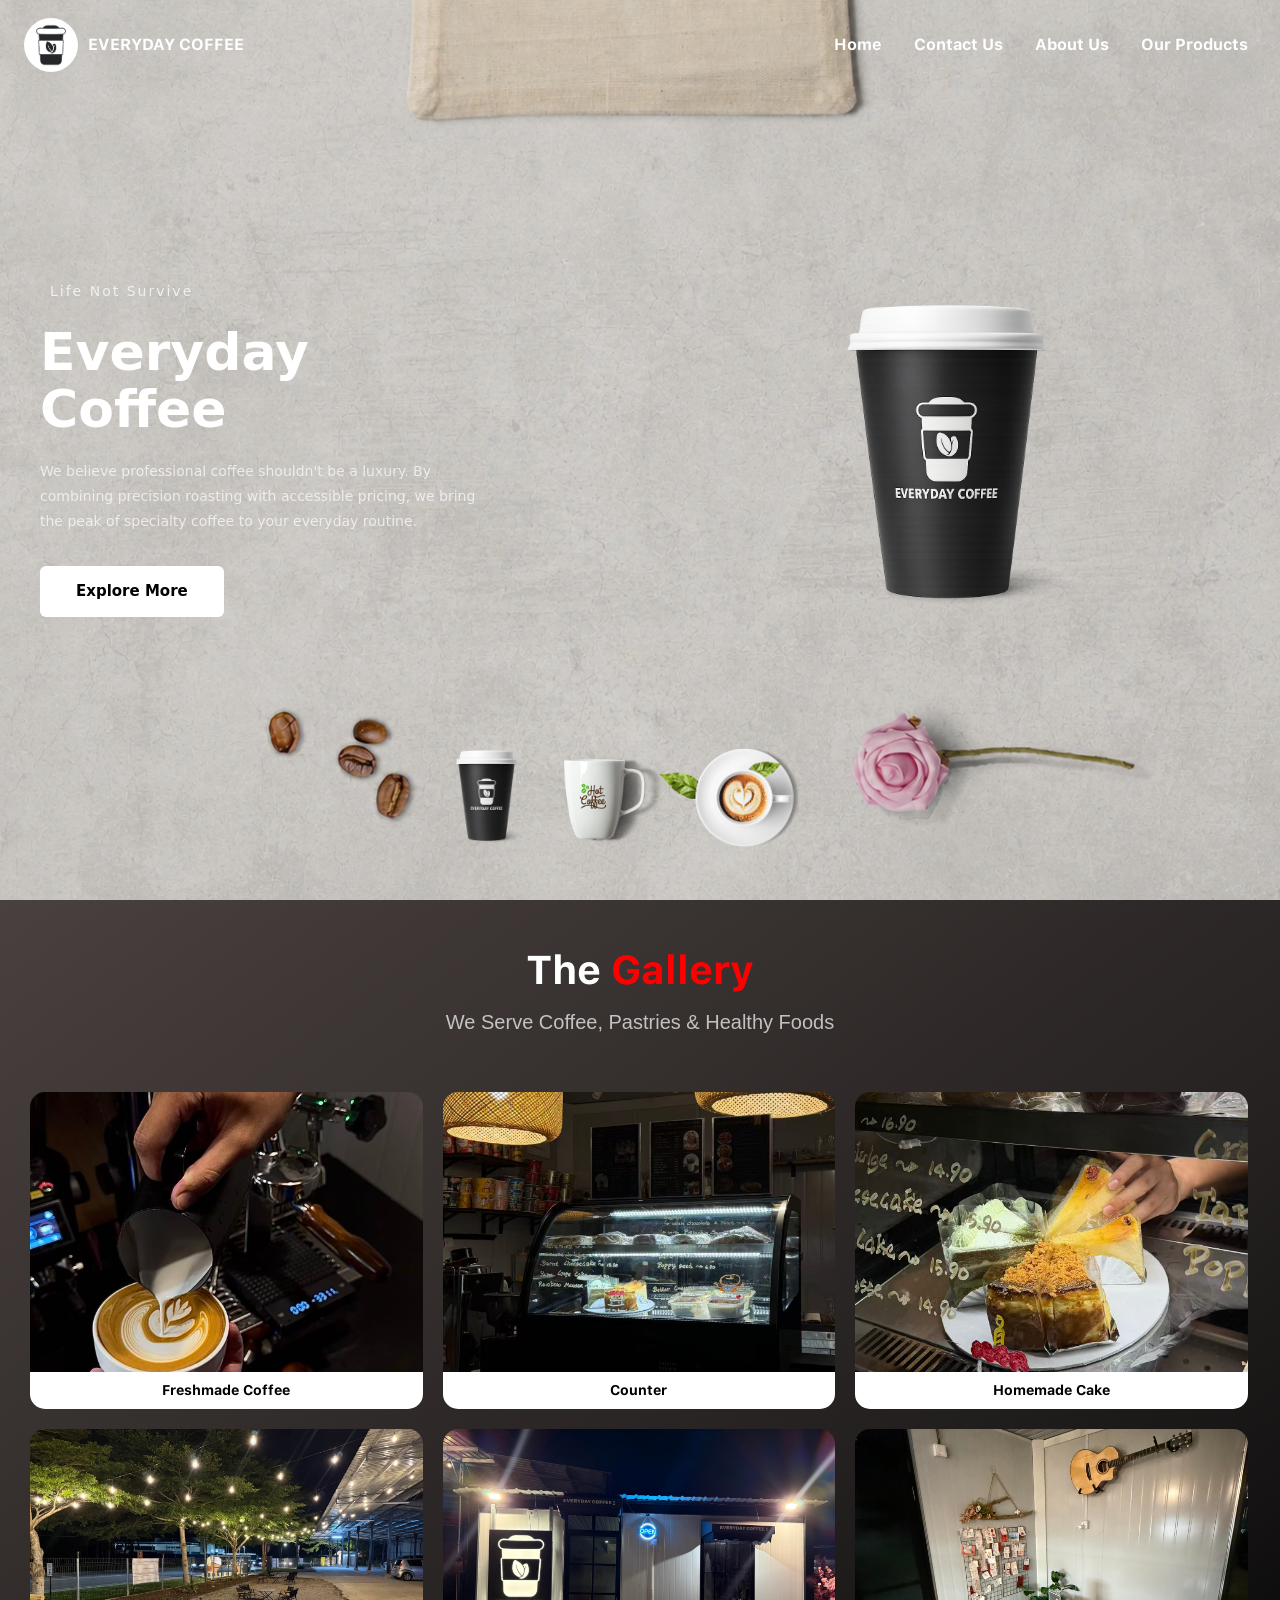
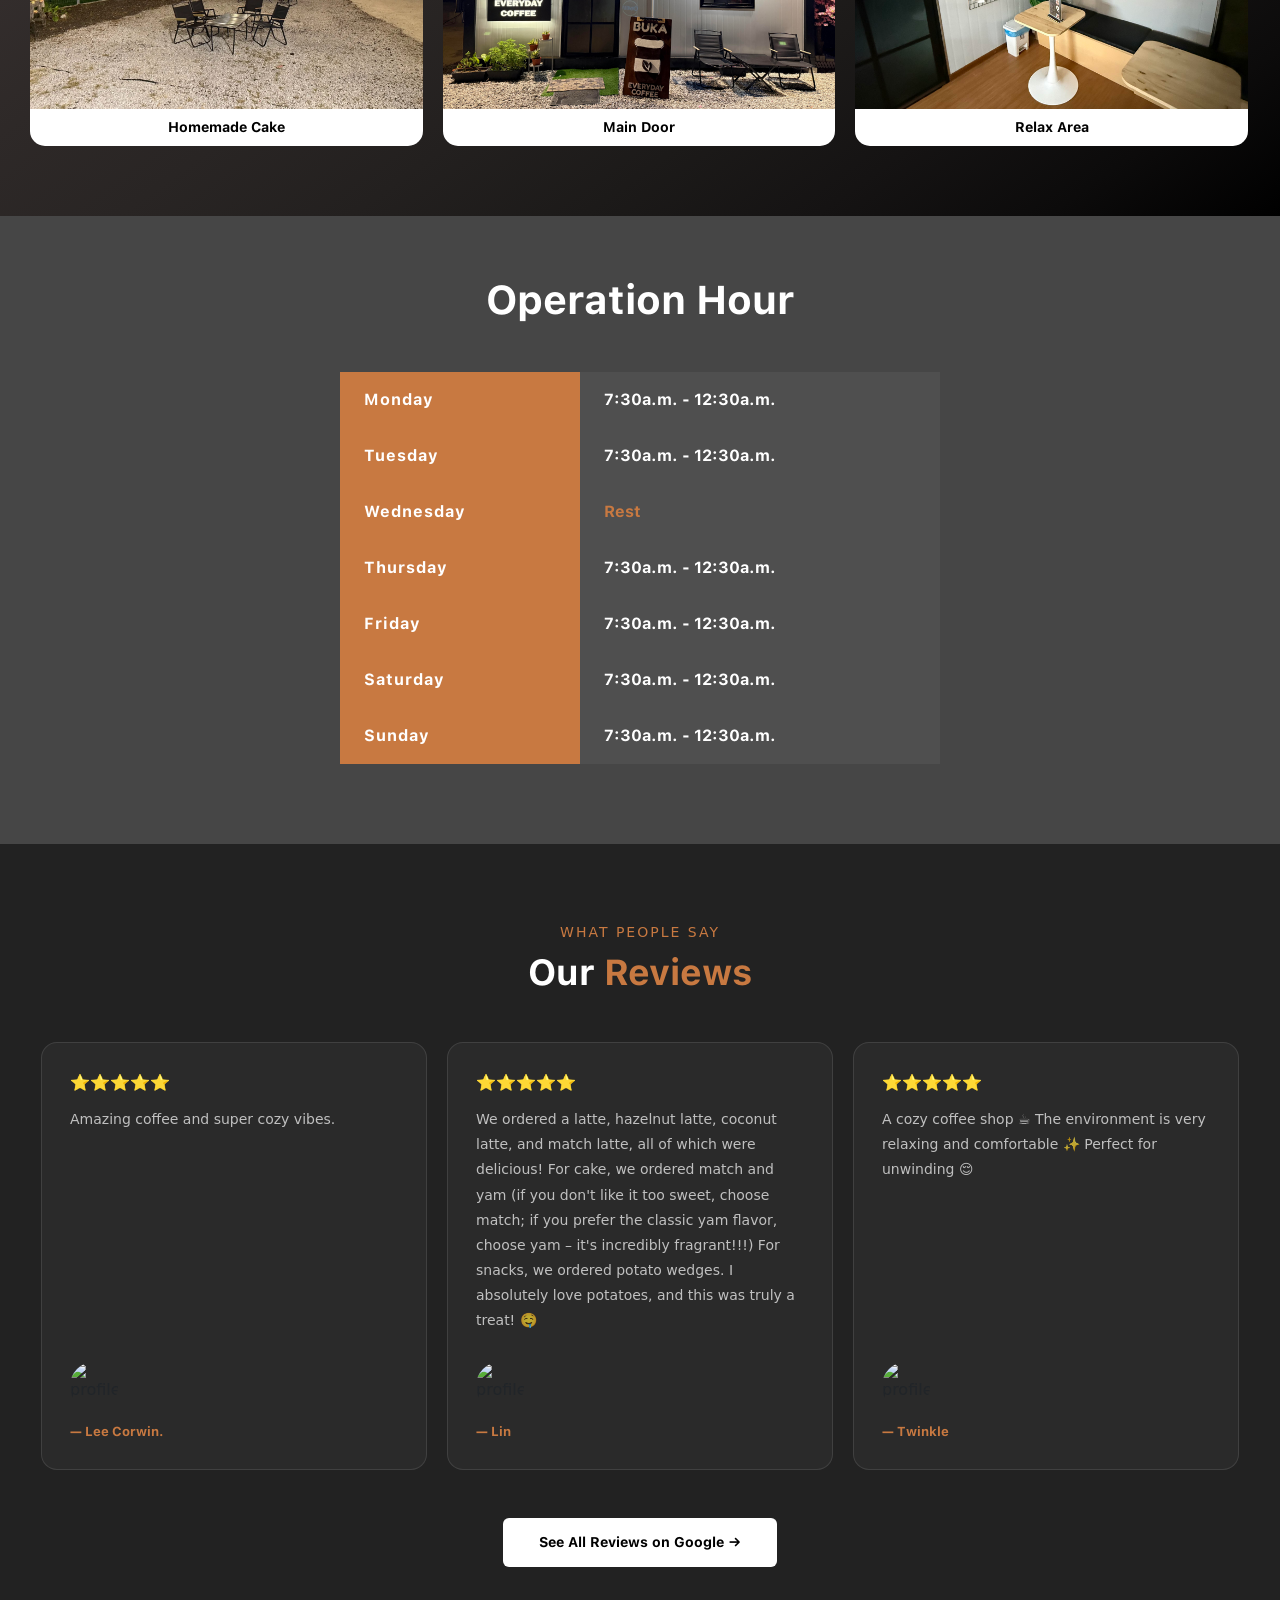
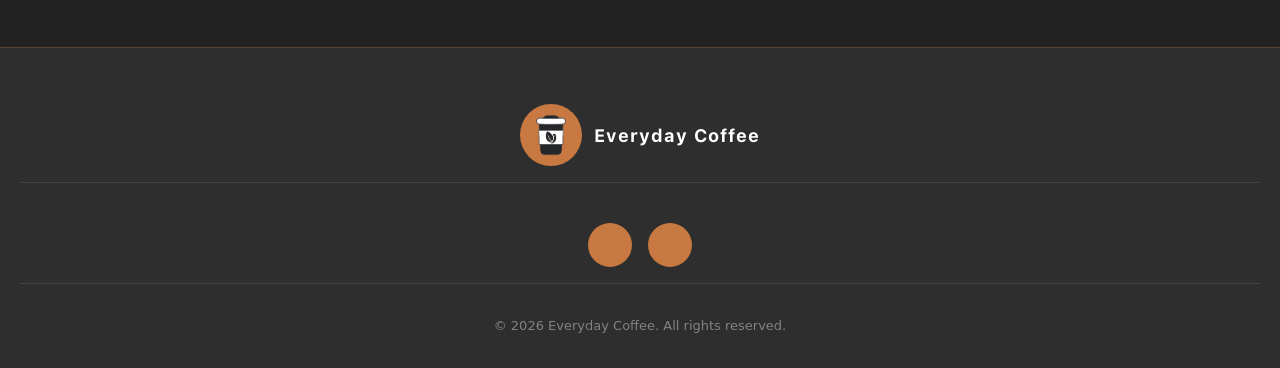
==== everyday/index.html @ 6c2f9109 "Add files via upload" ====
<!doctype html>
<html lang="en">
    <head>
        <meta charset="UTF-8" />
        <meta name="viewport" content="width=device-width, initial-scale=1.0" />
        <link rel="stylesheet" href="style.css" />

        <!-- FontAwesome -->
        <link rel="stylesheet" href="https://cdn.jsdelivr.net/gh/rizmyabdulla/fontawesome-pro@main/releases/v7.2.0/css/fontawesome.css" />
        <link rel="stylesheet" href="https://cdn.jsdelivr.net/gh/rizmyabdulla/fontawesome-pro@main/releases/v7.2.0/css/solid.css" />
        <link rel="stylesheet" href="https://cdn.jsdelivr.net/gh/rizmyabdulla/fontawesome-pro@main/releases/v7.2.0/css/brands.css" />

        <!-- Bootstrap CSS -->
        <link href="https://cdn.jsdelivr.net/npm/bootstrap@5.3.0/dist/css/bootstrap.min.css" rel="stylesheet" />

        <link rel="icon" type="image/x-icon" href="assets/logo/logo2.png" />
        <title>Everyday Coffee</title>
    </head>
    <body>
        <!-- NAV -->
        <nav class="navbar navbar-expand-lg fixed-top">
            <div class="container-fluid px-4">
                <!-- Logo -->
                <a class="navbar-brand" href="#home">
                    <div class="hero2">
                        <div class="logo-ava">
                            <img src="assets/logo/logo2.png" alt="Logo" height="50" />
                        </div>
                        <div class="ev">EVERYDAY COFFEE</div>
                    </div>
                </a>

                <!-- 汉堡按钮 -->
                <button class="navbar-toggler" type="button" data-bs-toggle="collapse" data-bs-target="#navMenu">
                    <span class="navbar-toggler-icon"></span>
                </button>

                <!-- Nav Links -->
                <div class="collapse navbar-collapse" id="navMenu">
                    <div class="navbar-nav ms-auto gap-3">
                        <a href="#home" class="nav-link">Home</a>
                        <a href="contact.html" class="nav-link">Contact Us</a>
                        <a href="about.html" class="nav-link">About Us</a>
                        <a href="product.html" class="nav-link">Our Products</a>
                    </div>
                </div>
            </div>
        </nav>

        <!-- HERO -->
        <section id="home">
            <div class="hero-overlay">
                <div class="hero-content">
                    <div class="status">
                        <i class="fa-solid fa-coffee-bean" style="color: hsl(31, 97%, 32%); font-size: 30px"></i>
                        <h3 style="color: white">Life Not Survive</h3>
                    </div>
                    <h1>Everyday Coffee</h1>
                    <span id="sp">We believe professional coffee shouldn't be a luxury. By combining precision roasting with accessible pricing, we bring the peak of specialty coffee to your everyday routine.</span>
                    <a href="#second" class="hero-btn">
                        <button>Explore More</button>
                    </a>
                </div>
            </div>
            <div class="current">
                <img src="assets/object/def.png" alt="Current Pick Coffee" />
            </div>
            <div class="choose1">
                <img src="assets/object/def.png" alt="Object 1" />
            </div>
            <div class="choose2">
                <img src="assets/object/home-img-2.png" alt="Object 1" />
            </div>
            <div class="choose3">
                <img src="assets/object/home-img-3.png" alt="Object 1" />
            </div>
        </section>

        <!-- 2nd section -->
        <section id="second">
            <div class="second-top">
                <span style="font-size: 40px; color: white">The <span style="color: red">Gallery</span></span>
                <h2>We Serve Coffee, Pastries & Healthy Foods</h2>
            </div>
            <div class="second-grid">
                <div class="second-card">
                    <img src="assets/object/gallery1jpg.jpg" alt="gallery" />
                    <div class="card-info">
                        <span>Freshmade Coffee</span>
                    </div>
                </div>
                <div class="second-card">
                    <img src="assets/object/counter.jpg" alt="gallery" />
                    <div class="card-info">
                        <span>Counter</span>
                    </div>
                </div>
                <div class="second-card">
                    <img src="assets/object/cake.jpg" alt="gallery" />
                    <div class="card-info">
                        <span>Homemade Cake</span>
                    </div>
                </div>
                <div class="second-card">
                    <img src="assets/object/chill.jpg" alt="gallery" />
                    <div class="card-info">
                        <span>Homemade Cake</span>
                    </div>
                </div>
                <div class="second-card">
                    <img src="assets/object/outside.png" alt="gallery" />
                    <div class="card-info">
                        <span>Main Door</span>
                    </div>
                </div>
                <div class="second-card">
                    <img src="assets/object/int.png" alt="gallery" />
                    <div class="card-info">
                        <span>Relax Area</span>
                    </div>
                </div>
            </div>
        </section>

        <section id="third">
            <div class="third-top">
                <h1>Operation Hour</h1>
            </div>
            <table>
                <tbody>
                    <tr>
                        <th>Monday</th>
                        <td>7:30a.m. - 12:30a.m.</td>
                    </tr>
                    <tr>
                        <th>Tuesday</th>
                        <td>7:30a.m. - 12:30a.m.</td>
                    </tr>
                    <tr>
                        <th>Wednesday</th>
                        <td>Rest</td>
                    </tr>
                    <tr>
                        <th>Thursday</th>
                        <td>7:30a.m. - 12:30a.m.</td>
                    </tr>
                    <tr>
                        <th>Friday</th>
                        <td>7:30a.m. - 12:30a.m.</td>
                    </tr>
                    <tr>
                        <th>Saturday</th>
                        <td>7:30a.m. - 12:30a.m.</td>
                    </tr>
                    <tr>
                        <th>Sunday</th>
                        <td>7:30a.m. - 12:30a.m.</td>
                    </tr>
                </tbody>
            </table>
        </section>

        <section id="testimonials">
            <div class="testimonials-top">
                <h4>What People Say</h4>
                <h2>Our <span style="color: #c87941">Reviews</span></h2>
            </div>
            <div class="testimonial-grid">
                <div class="t-card">
                    <div class="t-stars">⭐⭐⭐⭐⭐</div>
                    <p>Amazing coffee and super cozy vibes.</p>
                    <img src="https://lh3.googleusercontent.com/a-/ALV-UjVEkzgY0YoN0ai94VH1pw9WS7g-BZ3JNHaxJUq2C3gpWB3Y9XN6=w144-h144-p-rp-mo-br100" alt="profile" />
                    <span>— Lee Corwin.</span>
                </div>
                <div class="t-card">
                    <div class="t-stars">⭐⭐⭐⭐⭐</div>
                    <p>
                        We ordered a latte, hazelnut latte, coconut latte, and match latte, all of which were delicious! For cake, we ordered match and yam (if you don't like it too sweet, choose match; if you prefer the classic yam flavor, choose yam – it's incredibly fragrant!!!) For snacks, we
                        ordered potato wedges. I absolutely love potatoes, and this was truly a treat! 🤤
                    </p>
                    <img src="https://lh3.googleusercontent.com/a/ACg8ocKpcFMFfl5vgJMTiK_XIaOWU4hsJSoCyKW1M20GW_UWsVnMhA=w144-h144-p-rp-mo-br100" alt="profile" />
                    <span>— Lin</span>
                </div>
                <div class="t-card">
                    <div class="t-stars">⭐⭐⭐⭐⭐</div>
                    <p>A cozy coffee shop ☕️ The environment is very relaxing and comfortable ✨ Perfect for unwinding 😌</p>
                    <img src="https://lh3.googleusercontent.com/a-/ALV-UjW0USnY-QDuSlBzPDoy9yaIzNjw9IG3gMKPGGyxZKBGY1UuKkU=w144-h144-p-rp-mo-br100" alt="profile" />
                    <span>— Twinkle</span>
                </div>
            </div>
            <div class="review-btn-wrap">
                <a
                    href="https://www.google.com/maps/place/EVERYDAY+COFFEE/@5.3422384,100.5149916,17z/data=!4m8!3m7!1s0x304ac9003eeb21d7:0x4d05ef835820e4db!8m2!3d5.3422384!4d100.5175665!9m1!1b1!16s%2Fg%2F11yz8kcd4c?entry=ttu&g_ep=EgoyMDI2MDQyOS4wIKXMDSoASAFQAw%3D%3D"
                    target="_blank"
                    class="review-btn"
                >
                    See All Reviews on Google →
                </a>
            </div>
        </section>

        <footer>
            <div class="footer-logo">
                <div class="logo-bag">
                    <img src="assets/logo/logo2.png" alt="Logo" />
                </div>
                <span>Everyday Coffee</span>
            </div>
            <div class="social">
                <div class="social-bag">
                    <a href="https://www.instagram.com/__everydaycoffee/">
                        <i class="fa-brands fa-instagram"></i>
                    </a>
                </div>
                <div class="social-bag">
                    <a href="tel:+60134428988">
                        <i class="fa-solid fa-phone"></i>
                    </a>
                </div>
            </div>
            <div class="last">
                <span>© 2026 Everyday Coffee. All rights reserved.</span>
            </div>
        </footer>

        <!-- Bootstrap JS -->
        <script src="https://cdn.jsdelivr.net/npm/bootstrap@5.3.0/dist/js/bootstrap.bundle.min.js"></script>
        <script src="script.js"></script>
    </body>
</html>
---- everyday/style.css ----
/* custom font */
@font-face {
    font-family: "sf";
    src: url(assets/fonts/SF-Pro-Text-Bold.otf);
}

/* root */
*,
*::before,
*::after {
    box-sizing: border-box;
    padding: 0;
    margin: 0;
    scroll-behavior: smooth;
}

/* body */
body {
    color: white;
    font-family: sans-serif;
}

/* ── NAVBAR ── */
.navbar {
    background-color: transparent !important;
    height: 90px;
    font-family: "sf", sans-serif;
}

.navbar-collapse.show {
    background-color: rgba(0, 0, 0, 0.9);
    padding: 16px;
    border-radius: 0 0 12px 12px;
}

.hero2 {
    display: flex;
    align-items: center;
    gap: 10px;
}

.logo-ava {
    background-color: white;
    border-radius: 50%;
    padding: 2px;
}

.ev {
    color: white;
    font-size: 16px;
}

.navbar-toggler {
    border-color: white;
}

.navbar-toggler-icon {
    filter: invert(1);
}

.nav-link {
    color: white !important;
    font-size: 18px;
    font-family: "sf", sans-serif;
}

.navbar.scrolled {
    background-color: rgba(30, 30, 30, 0.95) !important;
    transition: background-color 0.3s ease;
}

/* ── HERO ── */
#home {
    width: 100%;
    min-height: 100vh;
    background-image: url(assets/bg/hero.png);
    background-size: cover;
    background-position: center;
    background-repeat: no-repeat;
    position: relative;
    overflow: hidden;
}

.hero-overlay {
    width: 100%;
    min-height: 100vh;
    background-color: rgba(0, 0, 0, 0.1);
    display: flex;
    align-items: center;
    justify-content: flex-start;
}

.hero-content {
    display: flex;
    flex-direction: column;
    max-width: 500px;
    text-align: left;
    padding-left: 40px;
}

.status {
    display: flex;
    align-items: center;
    justify-content: flex-start;
    gap: 10px;
    margin-bottom: 16px;
}

.status h3 {
    font-size: 14px;
    letter-spacing: 2px;
    opacity: 0.75;
    font-weight: 400;
}

.hero-content h1 {
    font-size: 52px;
    font-weight: 900;
    color: white;
    line-height: 1.1;
    margin-bottom: 20px;
}

#sp {
    font-size: 14px;
    line-height: 1.8;
    opacity: 0.7;
    display: block;
    margin-bottom: 32px;
    color: white;
}

.hero-btn button {
    background-color: white;
    color: black;
    border: none;
    padding: 14px 36px;
    font-size: 15px;
    font-weight: 700;
    border-radius: 6px;
    cursor: pointer;
    transition:
        background 0.2s ease,
        color 0.2s ease;
}

.current {
    position: absolute;
    top: 50%;
    transform: translateY(-50%);
    right: 150px;
    display: flex;
    align-items: flex-end;
}

.current img {
    height: 550px;
    object-fit: contain;
    display: block;
    transition: height 0.3s ease-in;
}

.choose1 {
    position: absolute;
    bottom: 20px;
    left: 430px;
    cursor: pointer;
}

.choose1 img {
    height: 170px;
    object-fit: contain;
}

.choose2 {
    position: absolute;
    bottom: 53px;
    left: 560px;
    cursor: pointer;
}

.choose2 img {
    height: 100px;
    object-fit: contain;
}

.choose3 {
    position: absolute;
    bottom: 53px;
    left: 660px;
    cursor: pointer;
}

.choose3 img {
    height: 100px;
    object-fit: contain;
}

/* ── GALLERY ── */
#second {
    width: 100%;
    padding-bottom: 40px;
    background-image: linear-gradient(to right bottom, #494140, #443c3b, #3e3736, #393332, #342e2d, #2e2928, #292524, #23201f, #1c1a19, #151313, #0c0b0b, #000000);
    scroll-margin-top: 90px;
}

.second-top {
    display: flex;
    flex-direction: column;
    justify-content: center;
    align-items: center;
    text-align: center;
    gap: 10px;
    padding-top: 40px;
    padding-bottom: 20px;
}

.second-top span {
    font-family: "sf", sans-serif;
}

.second-top h2 {
    font-family: sans-serif;
    color: white;
    font-size: 20px;
    font-weight: normal;
    opacity: 0.7;
}

.second-grid {
    display: flex;
    flex-wrap: wrap;
    gap: 20px;
    margin: 30px;
}

.second-card {
    flex: 0 0 calc(33.333% - 14px);
    overflow: hidden;
    border-radius: 15px;
    display: flex;
    flex-direction: column;
}

.card-info {
    text-align: center;
    color: black;
    font-family: "sf", sans-serif;
    background-color: white;
    padding: 8px;
    font-size: 14px;
}

.second-card img {
    width: 100%;
    height: 280px;
    object-fit: cover;
    object-position: center;
    display: block;
}

/* ── OPERATION HOUR ── */
#third {
    width: 100%;
    padding: 60px 40px;
    background-color: #464646;
    display: flex;
    flex-direction: column;
    justify-content: center;
    align-items: center;
}

.third-top {
    display: flex;
    justify-content: center;
    align-items: center;
    text-align: center;
    color: white;
    padding-bottom: 20px;
    font-weight: bold;
    font-family: "sf", sans-serif;
}

table {
    width: 50%;
    margin: 20px auto;
    border-collapse: collapse;
    font-family: "sf", sans-serif;
}

th {
    background-color: #c87941;
    color: white;
    padding: 16px 24px;
    text-align: left;
    width: 40%;
    letter-spacing: 1px;
}

td {
    background-color: rgba(255, 255, 255, 0.05);
    color: white;
    padding: 16px 24px;
    border-bottom: 1px solid rgba(255, 255, 255, 0.1);
}

tr:nth-child(3) td {
    color: #c87941;
    font-weight: 700;
}

/* ── TESTIMONIALS ── */
#testimonials {
    width: 100%;
    padding: 80px 40px;
    background-color: #222222;
}

.testimonials-top {
    text-align: center;
    margin-bottom: 48px;
}

.testimonials-top h4 {
    color: #c87941;
    font-size: 14px;
    letter-spacing: 2px;
    text-transform: uppercase;
    margin-bottom: 10px;
}

.testimonials-top h2 {
    font-family: "sf", sans-serif;
    font-size: 36px;
    color: white;
}

.testimonial-grid {
    display: flex;
    gap: 20px;
    flex-wrap: wrap;
    justify-content: center;
    margin-bottom: 48px;
}

.t-card {
    background-color: rgba(255, 255, 255, 0.04);
    border: 1px solid rgba(255, 255, 255, 0.1);
    border-radius: 16px;
    padding: 28px;
    flex: 0 0 calc(33.333% - 14px);
    display: flex;
    flex-direction: column;
    gap: 12px;
    transition: border-color 0.2s ease;
}

.t-card img {
    width: 48px;
    height: 48px;
    border-radius: 50%;
    object-fit: cover;
}

.t-stars {
    font-size: 16px;
}

.t-card p {
    color: rgba(255, 255, 255, 0.7);
    font-size: 14px;
    line-height: 1.8;
    flex: 1;
}

.t-card span {
    color: #c87941;
    font-size: 13px;
    font-family: "sf", sans-serif;
}

.review-btn-wrap {
    text-align: center;
}

.review-btn {
    display: inline-block;
    background-color: white;
    color: black;
    padding: 14px 36px;
    border-radius: 6px;
    font-weight: 700;
    font-family: "sf", sans-serif;
    font-size: 14px;
    text-decoration: none;
    transition:
        background 0.2s ease,
        color 0.2s ease;
}

/* ── FOOTER ── */
footer {
    display: flex;
    flex-direction: column;
    width: 100%;
    background-color: #2e2e2e;
    padding: 40px 20px 20px;
    border-top: 1px solid rgba(200, 121, 65, 0.3);
}

.footer-logo {
    display: flex;
    padding: 16px;
    border-bottom: 1px solid rgba(255, 255, 255, 0.1);
    align-items: center;
    gap: 12px;
    justify-content: center;
    margin-bottom: 24px;
}

.footer-logo span {
    font-family: "sf", sans-serif;
    font-size: 18px;
    color: white;
    letter-spacing: 1px;
}

.logo-bag {
    background-color: #c87941;
    border-radius: 50%;
    padding: 6px;
}

.footer-logo img {
    width: 50px;
    height: 50px;
    object-fit: contain;
}

.social {
    display: flex;
    gap: 16px;
    font-size: 24px;
    padding: 16px;
    border-bottom: 1px solid rgba(255, 255, 255, 0.1);
    justify-content: center;
    align-items: center;
    margin-bottom: 20px;
}

.social-bag {
    background-color: #c87941;
    border-radius: 50%;
    width: 44px;
    height: 44px;
    display: flex;
    align-items: center;
    justify-content: center;
    cursor: pointer;
    transition: background 0.2s ease;
}

.last {
    text-align: center;
    padding: 12px;
    font-size: 13px;
    color: rgba(255, 255, 255, 0.4);
}

.social-bag a {
    color: white;
    text-decoration: none;
}

/* ── HOVER (有鼠标设备才生效) ── */
@media (hover: hover) {
    .nav-link:hover {
        border-bottom: 3px solid white;
    }

    .ev:hover {
        border-bottom: 2px solid white;
    }

    .hero-btn button:hover {
        background-color: #d4a97a;
        color: white;
    }

    .review-btn:hover {
        background-color: #c87941;
        color: white;
    }

    .t-card:hover {
        border-color: #c87941;
    }

    tr:hover td,
    tr:hover th {
        background-color: rgba(200, 121, 65, 0.15);
    }

    .social-bag:hover {
        background-color: #a0632e;
    }

    .second-card:hover img {
        transform: scale(1.03);
        transition: transform 0.3s ease;
    }
}

/* ── MEDIA QUERY 手机版 ── */
@media (max-width: 991px) {
    /* Nav */
    #navMenu {
        transition:
            max-height 0.4s ease,
            opacity 0.4s ease;
        overflow: hidden;
        max-height: 0;
        opacity: 0;
    }

    #navMenu.show {
        max-height: 400px;
        opacity: 1;
    }

    /* Hero */
    .hero-overlay {
        justify-content: center;
    }

    .hero-content {
        text-align: center;
        padding-right: 20px;
        padding-left: 20px;
        max-width: 100%;
    }

    .status {
        justify-content: center;
    }

    .hero-content h1 {
        font-size: 36px;
    }

    .current {
        display: none;
    }

    .choose1,
    .choose2,
    .choose3 {
        display: none;
    }

    /* Gallery */
    .second-card {
        flex: 0 0 calc(50% - 10px);
    }

    /* Table */
    table {
        width: 90%;
    }

    /* Testimonials */
    .t-card {
        flex: 0 0 100%;
    }

    /* Footer */
    .footer-logo img {
        width: 40px;
        height: 40px;
    }
}

@media (max-width: 576px) {
    /* Gallery 手机小屏一排一个 */
    .second-card {
        flex: 0 0 100%;
    }

    #third {
        padding: 40px 20px;
    }

    table {
        width: 100%;
    }

    th,
    td {
        padding: 12px 16px;
        font-size: 13px;
    }
}
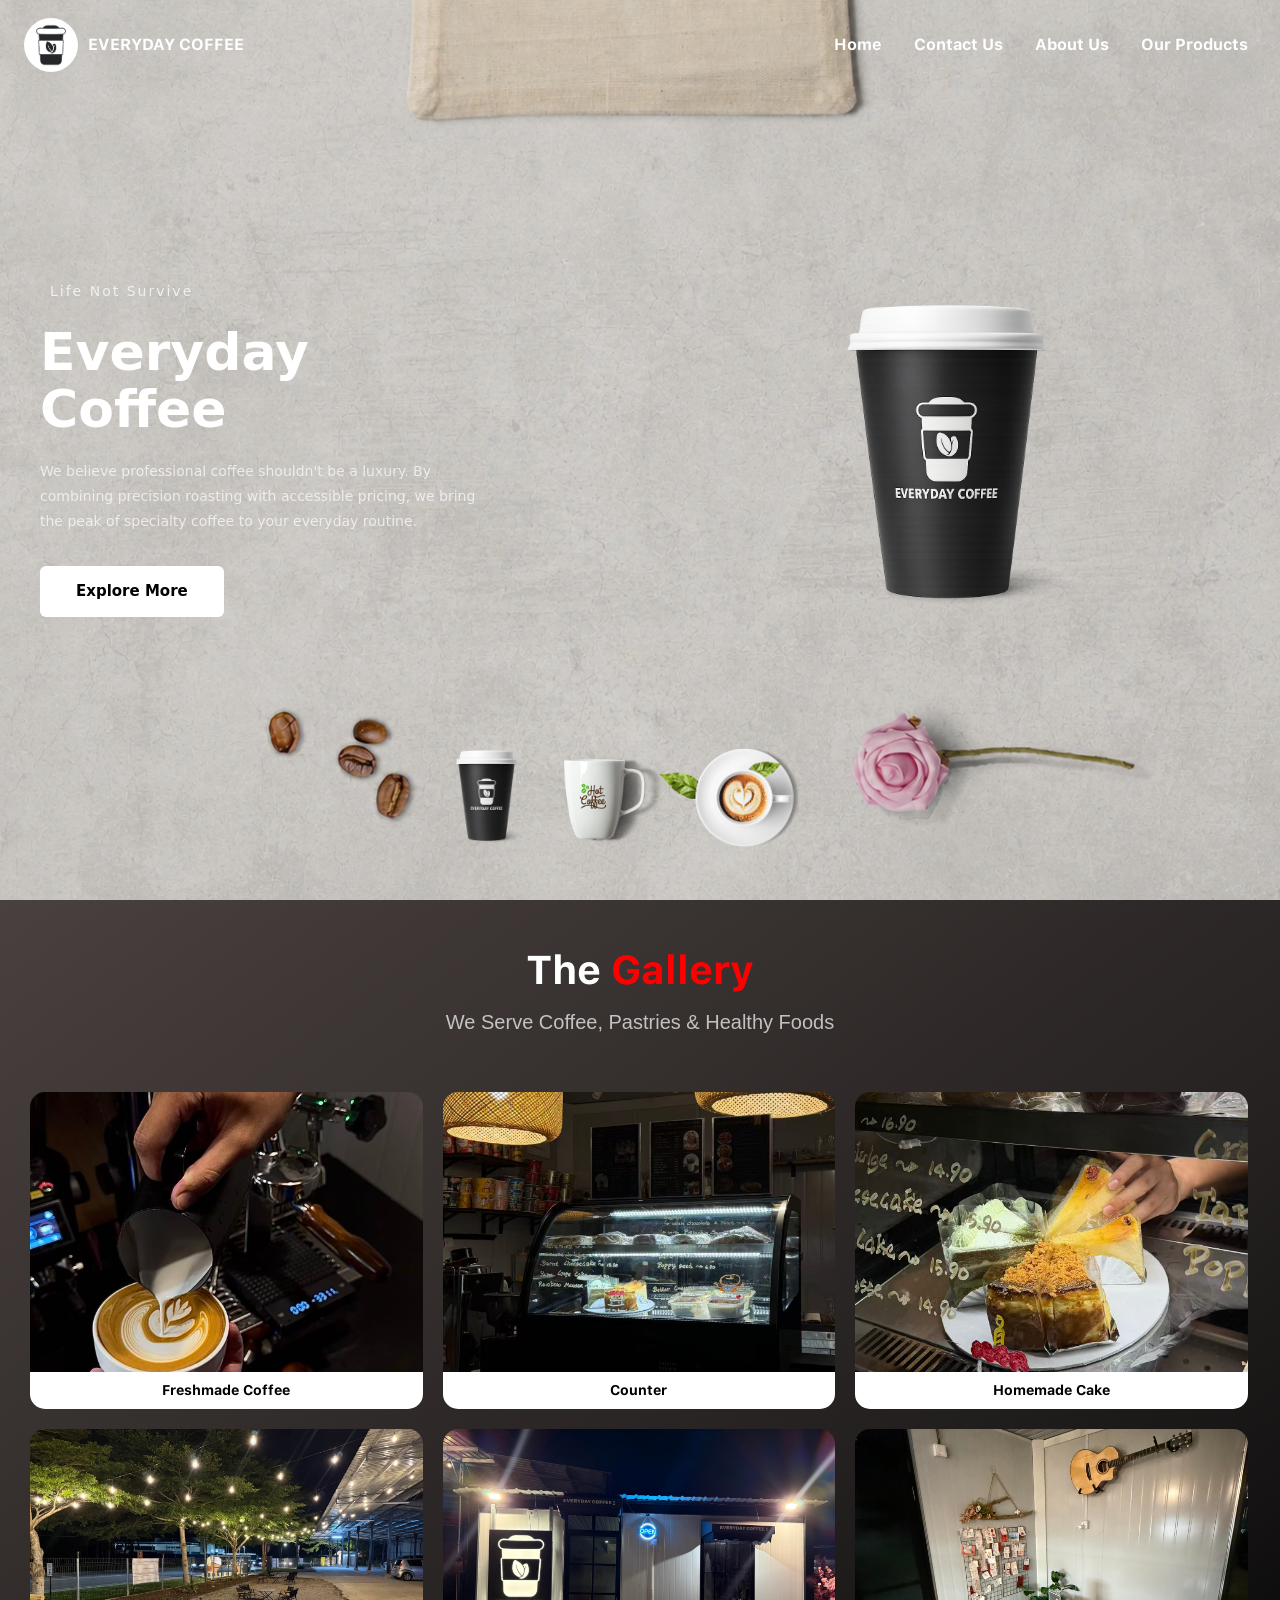
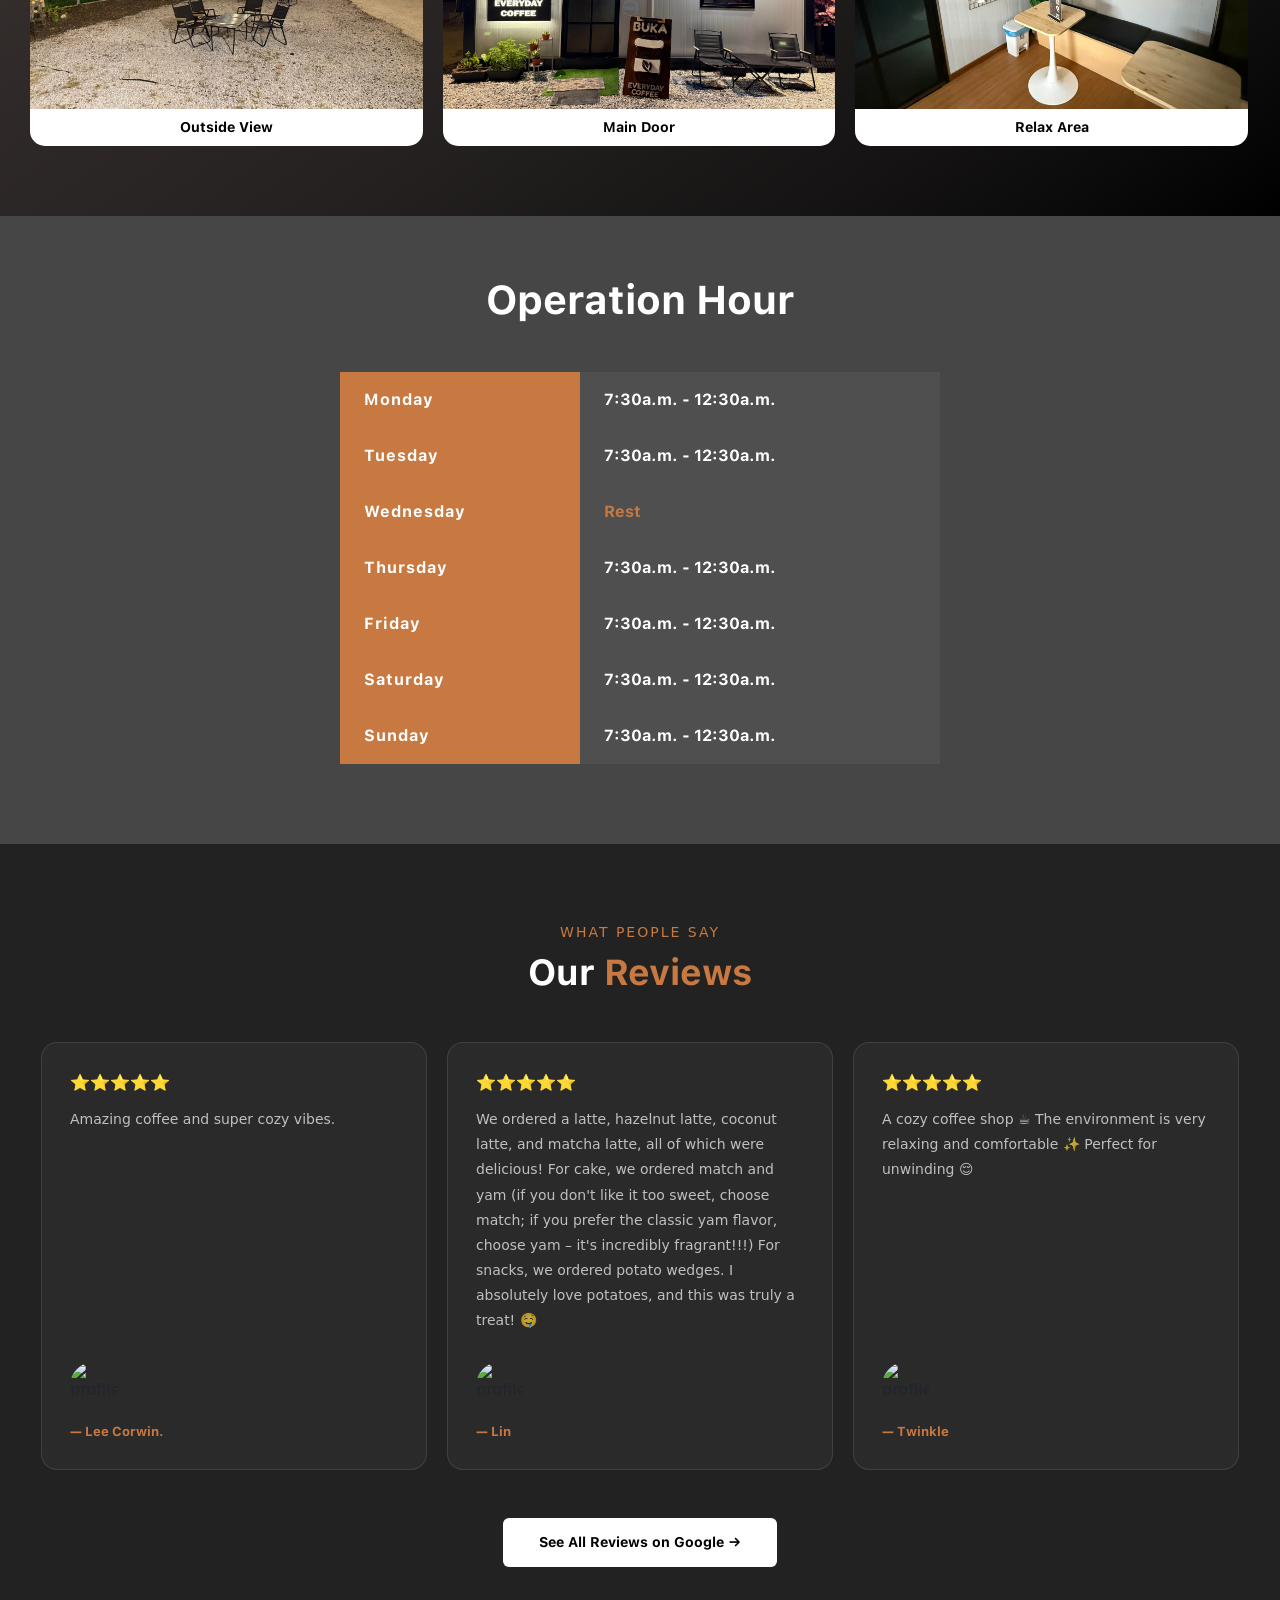
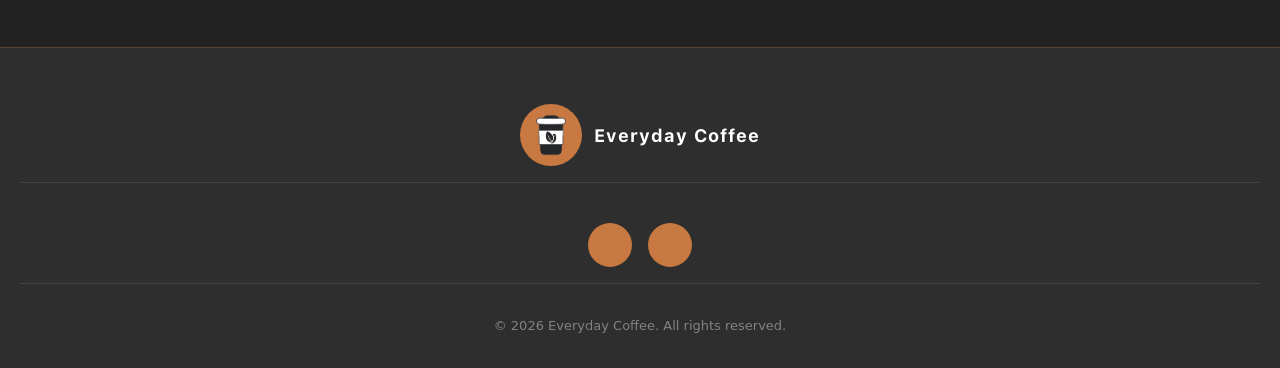
==== commit 8710ffee: "Update index.html" ====
--- a/everyday/index.html
+++ b/everyday/index.html
@@ -104,7 +104,7 @@
                 <div class="second-card">
                     <img src="assets/object/chill.jpg" alt="gallery" />
                     <div class="card-info">
-                        <span>Homemade Cake</span>
+                        <span>Outside View</span>
                     </div>
                 </div>
                 <div class="second-card">
@@ -175,7 +175,7 @@
                 <div class="t-card">
                     <div class="t-stars">⭐⭐⭐⭐⭐</div>
                     <p>
-                        We ordered a latte, hazelnut latte, coconut latte, and match latte, all of which were delicious! For cake, we ordered match and yam (if you don't like it too sweet, choose match; if you prefer the classic yam flavor, choose yam – it's incredibly fragrant!!!) For snacks, we
+                        We ordered a latte, hazelnut latte, coconut latte, and matcha latte, all of which were delicious! For cake, we ordered match and yam (if you don't like it too sweet, choose match; if you prefer the classic yam flavor, choose yam – it's incredibly fragrant!!!) For snacks, we
                         ordered potato wedges. I absolutely love potatoes, and this was truly a treat! 🤤
                     </p>
                     <img src="https://lh3.googleusercontent.com/a/ACg8ocKpcFMFfl5vgJMTiK_XIaOWU4hsJSoCyKW1M20GW_UWsVnMhA=w144-h144-p-rp-mo-br100" alt="profile" />
